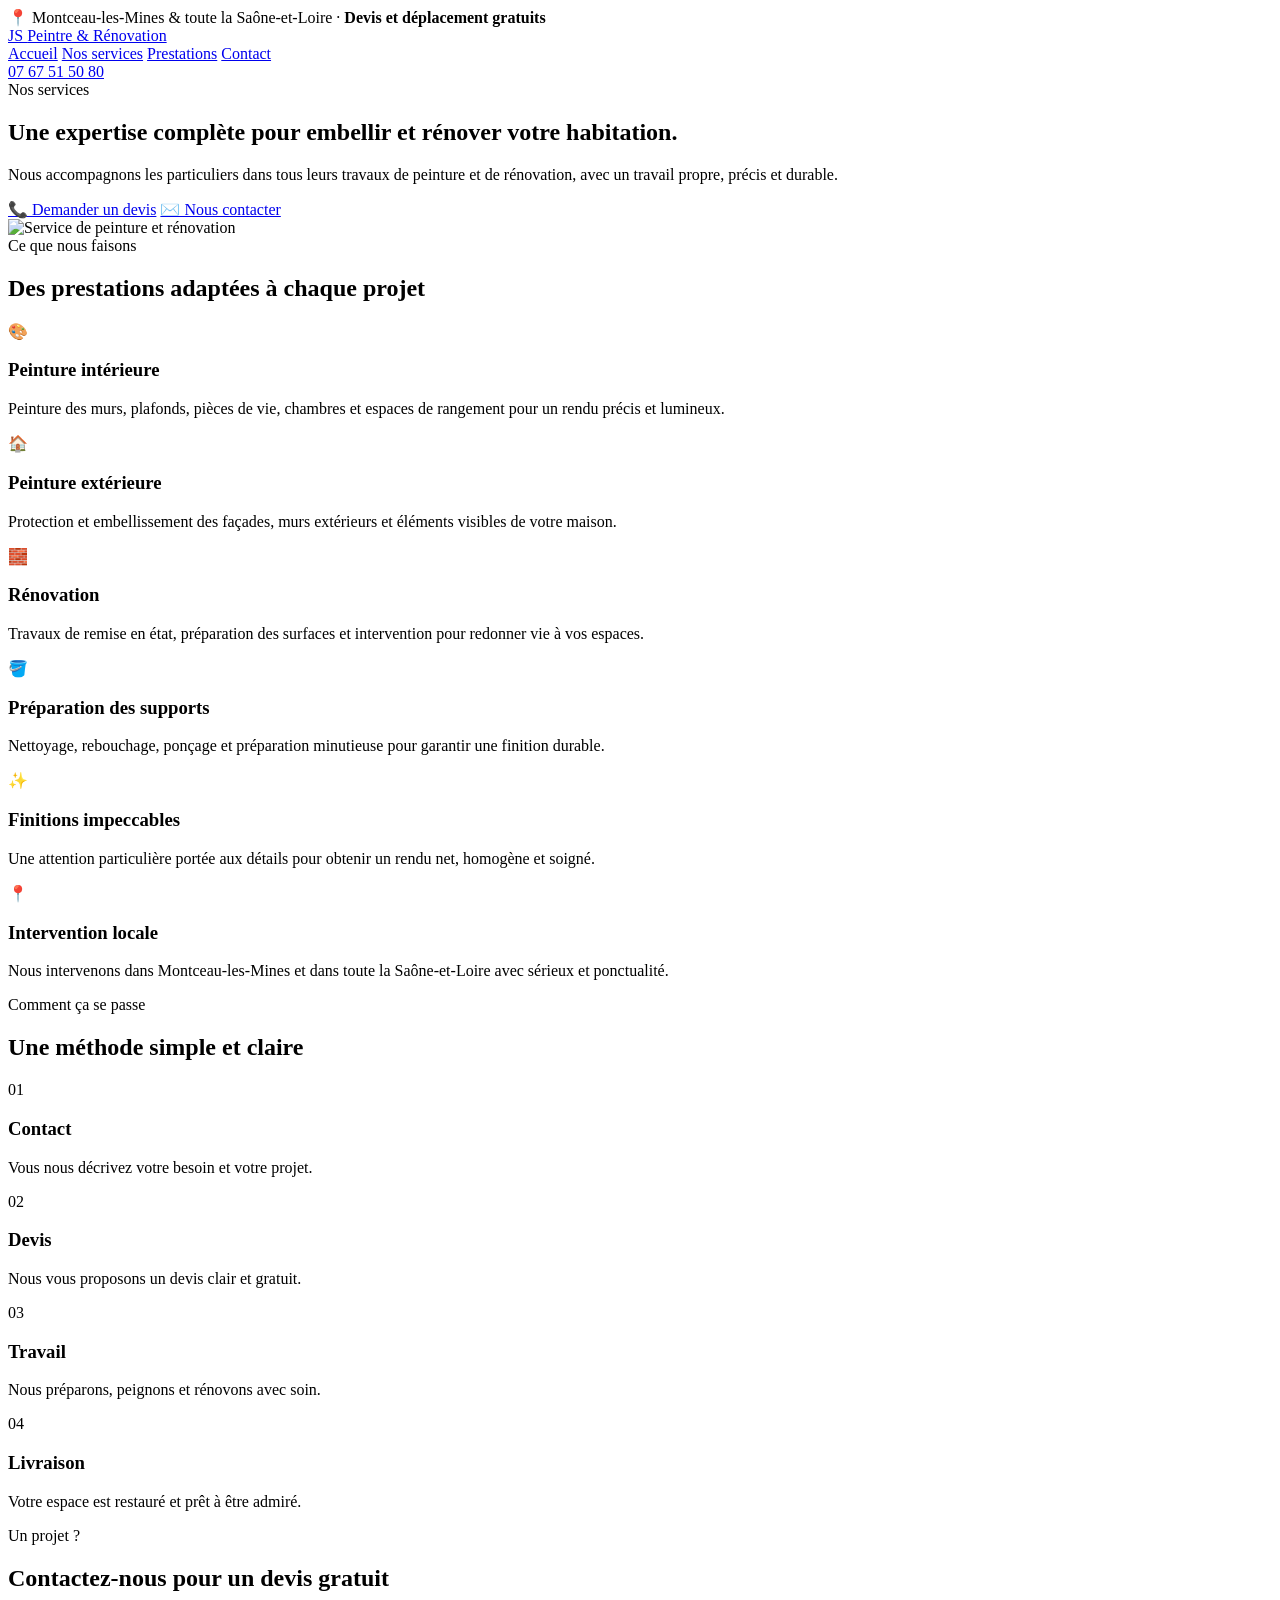
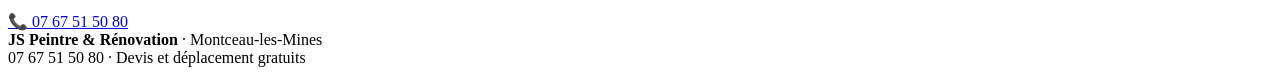
==== page2.html @ a6c0907d "Create a dedicated services page for the GitHub Pages site." ====
<!doctype html>
<html lang="fr">
<head>
  <meta charset="utf-8">
  <meta name="viewport" content="width=device-width, initial-scale=1">
  <title>Nos services | JS Peintre & Rénovation</title>
  <meta name="description" content="Découvrez nos services de peinture, rénovation et remise en état à Montceau-les-Mines et en Saône-et-Loire.">
  <link rel="stylesheet" href="style.css">
</head>
<body>
  <div class="topbar">📍 Montceau-les-Mines & toute la Saône-et-Loire · <strong>Devis et déplacement gratuits</strong></div>

  <nav class="navbar">
    <a class="brand" href="index.html">JS <span>Peintre & Rénovation</span></a>
    <div class="menu">
      <a href="index.html">Accueil</a>
      <a href="page2.html">Nos services</a>
      <a href="index.html#prestations">Prestations</a>
      <a href="index.html#contact">Contact</a>
    </div>
    <a class="cta" href="tel:+33767515080">07 67 51 50 80</a>
  </nav>

  <main>
    <section class="page-hero">
      <div class="container split">
        <div>
          <div class="eyebrow">Nos services</div>
          <h1>Une expertise complète pour embellir et rénover votre habitation.</h1>
          <p>Nous accompagnons les particuliers dans tous leurs travaux de peinture et de rénovation, avec un travail propre, précis et durable.</p>
          <div class="buttons">
            <a class="btn primary" href="tel:+33767515080">📞 Demander un devis</a>
            <a class="btn secondary" href="index.html#contact">✉️ Nous contacter</a>
          </div>
        </div>
        <img class="service-image" src="images/AA447EEC-9ACB-480E-B3C5-34B2C4293FFE.jpeg" alt="Service de peinture et rénovation">
      </div>
    </section>

    <section class="services-section">
      <div class="container">
        <div class="section-head">
          <div class="eyebrow">Ce que nous faisons</div>
          <h2>Des prestations adaptées à chaque projet</h2>
        </div>

        <div class="cards">
          <article class="card">
            <div class="icon">🎨</div>
            <h3>Peinture intérieure</h3>
            <p>Peinture des murs, plafonds, pièces de vie, chambres et espaces de rangement pour un rendu précis et lumineux.</p>
          </article>

          <article class="card">
            <div class="icon">🏠</div>
            <h3>Peinture extérieure</h3>
            <p>Protection et embellissement des façades, murs extérieurs et éléments visibles de votre maison.</p>
          </article>

          <article class="card">
            <div class="icon">🧱</div>
            <h3>Rénovation</h3>
            <p>Travaux de remise en état, préparation des surfaces et intervention pour redonner vie à vos espaces.</p>
          </article>

          <article class="card">
            <div class="icon">🪣</div>
            <h3>Préparation des supports</h3>
            <p>Nettoyage, rebouchage, ponçage et préparation minutieuse pour garantir une finition durable.</p>
          </article>

          <article class="card">
            <div class="icon">✨</div>
            <h3>Finitions impeccables</h3>
            <p>Une attention particulière portée aux détails pour obtenir un rendu net, homogène et soigné.</p>
          </article>

          <article class="card">
            <div class="icon">📍</div>
            <h3>Intervention locale</h3>
            <p>Nous intervenons dans Montceau-les-Mines et dans toute la Saône-et-Loire avec sérieux et ponctualité.</p>
          </article>
        </div>
      </div>
    </section>

    <section class="process dark">
      <div class="container">
        <div class="section-head light">
          <div class="eyebrow">Comment ça se passe</div>
          <h2>Une méthode simple et claire</h2>
        </div>

        <div class="steps">
          <div class="step">
            <span>01</span>
            <h3>Contact</h3>
            <p>Vous nous décrivez votre besoin et votre projet.</p>
          </div>
          <div class="step">
            <span>02</span>
            <h3>Devis</h3>
            <p>Nous vous proposons un devis clair et gratuit.</p>
          </div>
          <div class="step">
            <span>03</span>
            <h3>Travail</h3>
            <p>Nous préparons, peignons et rénovons avec soin.</p>
          </div>
          <div class="step">
            <span>04</span>
            <h3>Livraison</h3>
            <p>Votre espace est restauré et prêt à être admiré.</p>
          </div>
        </div>
      </div>
    </section>

    <section class="cta-section">
      <div class="container cta-box">
        <div>
          <div class="eyebrow">Un projet ?</div>
          <h2>Contactez-nous pour un devis gratuit</h2>
        </div>
        <a class="btn primary" href="tel:+33767515080">📞 07 67 51 50 80</a>
      </div>
    </section>
  </main>

  <footer>
    <div><strong>JS Peintre & Rénovation</strong> · Montceau-les-Mines</div>
    <div>07 67 51 50 80 · Devis et déplacement gratuits</div>
  </footer>
</body>
</html>
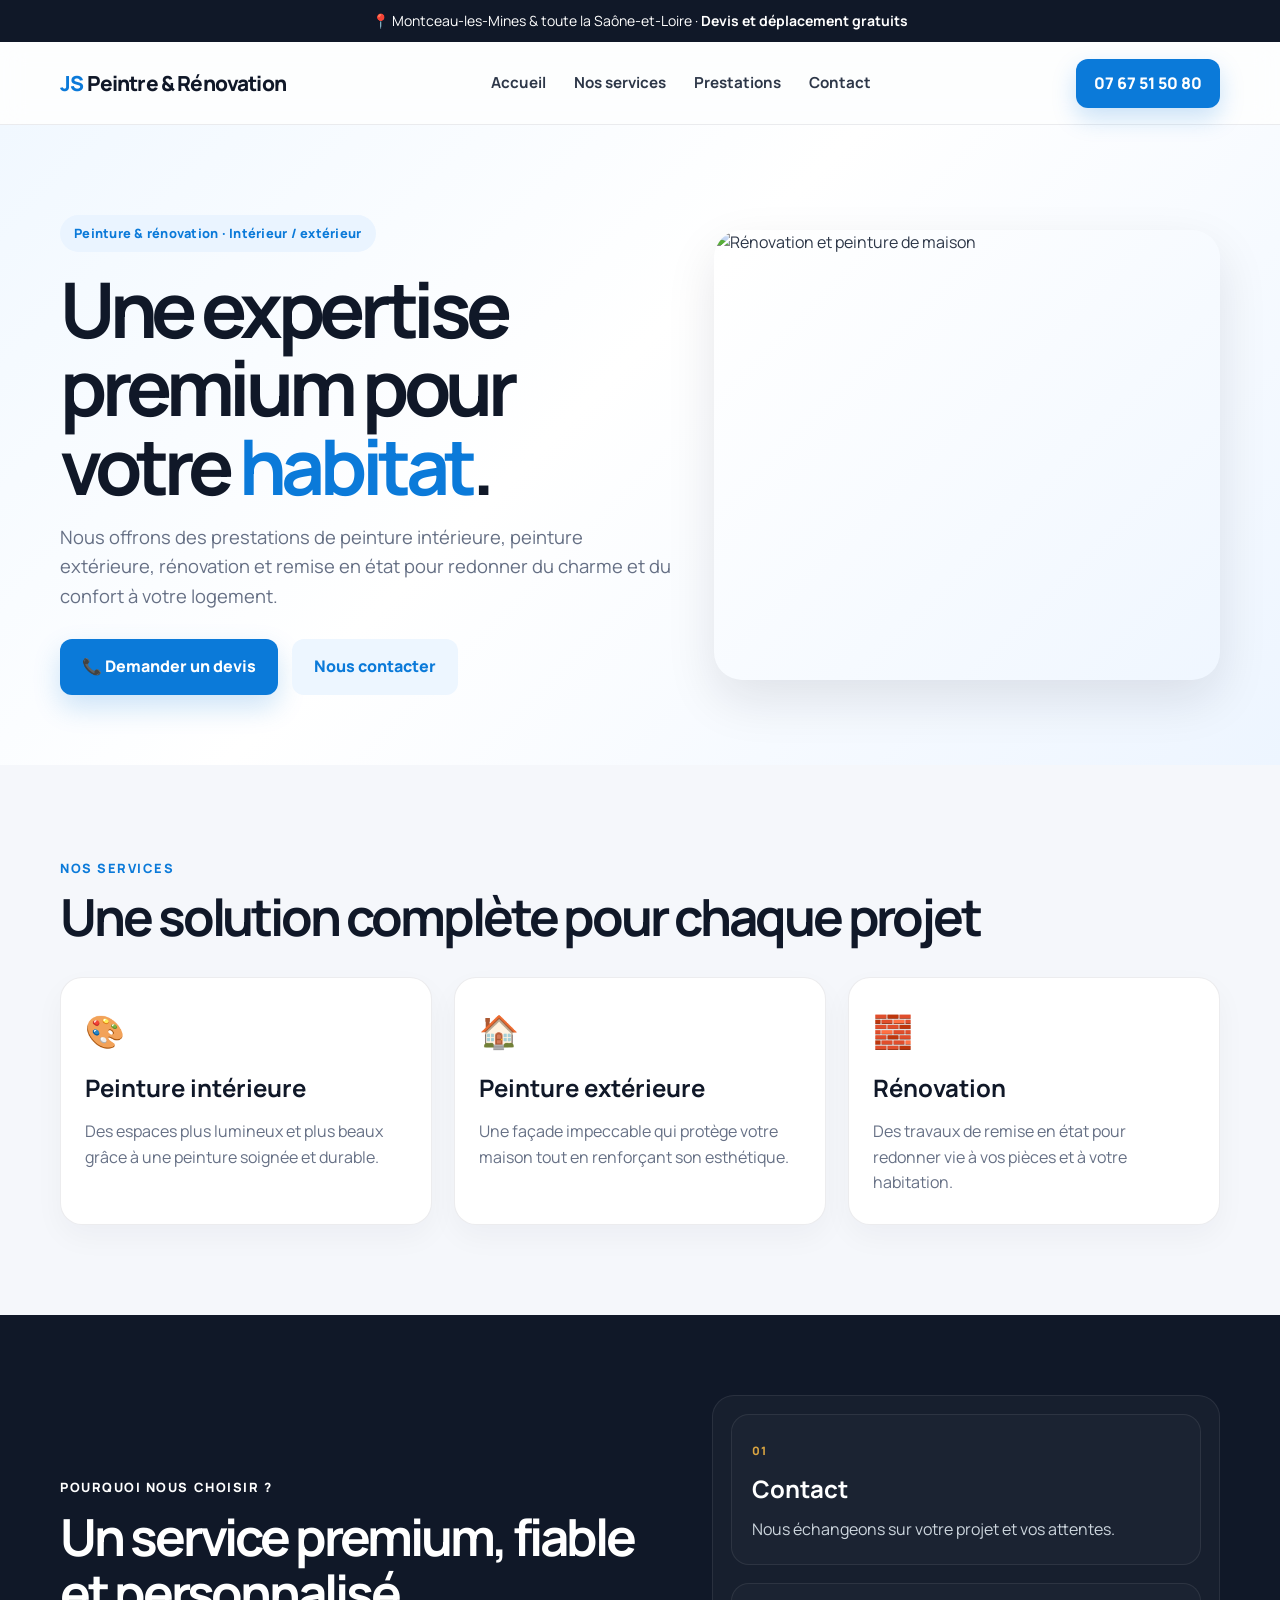
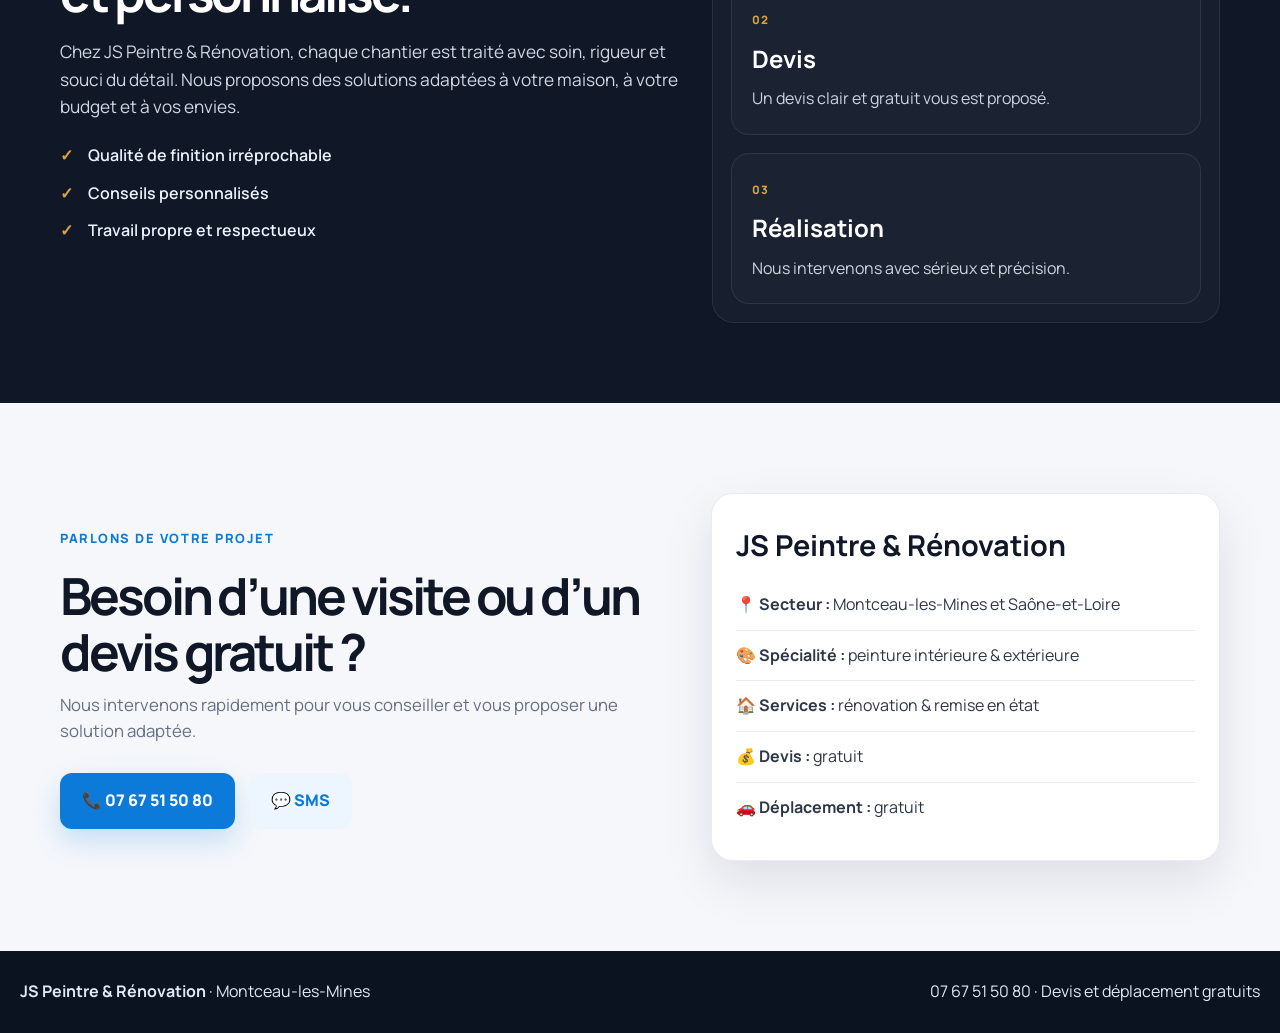
==== commit e9d2d0f3: "Upgrade the site to a premium version with refined layout and styling for the homepage and service p" ====
--- a/page2.html
+++ b/page2.html
@@ -5,129 +5,130 @@
   <meta name="viewport" content="width=device-width, initial-scale=1">
   <title>Nos services | JS Peintre & Rénovation</title>
   <meta name="description" content="Découvrez nos services de peinture, rénovation et remise en état à Montceau-les-Mines et en Saône-et-Loire.">
+  <link rel="preconnect" href="https://fonts.googleapis.com">
+  <link rel="preconnect" href="https://fonts.gstatic.com" crossorigin>
+  <link href="https://fonts.googleapis.com/css2?family=Manrope:wght@400;500;700;800;900&display=swap" rel="stylesheet">
   <link rel="stylesheet" href="style.css">
 </head>
 <body>
   <div class="topbar">📍 Montceau-les-Mines & toute la Saône-et-Loire · <strong>Devis et déplacement gratuits</strong></div>
 
-  <nav class="navbar">
-    <a class="brand" href="index.html">JS <span>Peintre & Rénovation</span></a>
-    <div class="menu">
-      <a href="index.html">Accueil</a>
-      <a href="page2.html">Nos services</a>
-      <a href="index.html#prestations">Prestations</a>
-      <a href="index.html#contact">Contact</a>
+  <header class="site-header">
+    <div class="container nav-wrap">
+      <a href="index.html" class="brand">JS <span>Peintre & Rénovation</span></a>
+      <nav class="main-nav" aria-label="Navigation principale">
+        <a href="index.html">Accueil</a>
+        <a href="page2.html">Nos services</a>
+        <a href="index.html#prestations">Prestations</a>
+        <a href="index.html#contact">Contact</a>
+      </nav>
+      <a href="tel:+33767515080" class="cta-button">07 67 51 50 80</a>
     </div>
-    <a class="cta" href="tel:+33767515080">07 67 51 50 80</a>
-  </nav>
+  </header>
 
   <main>
-    <section class="page-hero">
-      <div class="container split">
-        <div>
-          <div class="eyebrow">Nos services</div>
-          <h1>Une expertise complète pour embellir et rénover votre habitation.</h1>
-          <p>Nous accompagnons les particuliers dans tous leurs travaux de peinture et de rénovation, avec un travail propre, précis et durable.</p>
-          <div class="buttons">
-            <a class="btn primary" href="tel:+33767515080">📞 Demander un devis</a>
-            <a class="btn secondary" href="index.html#contact">✉️ Nous contacter</a>
+    <section class="hero section-surface">
+      <div class="container hero-grid">
+        <div class="hero-content">
+          <span class="badge">Peinture & rénovation · Intérieur / extérieur</span>
+          <h1>Une expertise premium pour votre <span>habitat</span>.</h1>
+          <p>Nous offrons des prestations de peinture intérieure, peinture extérieure, rénovation et remise en état pour redonner du charme et du confort à votre logement.</p>
+          <div class="button-row">
+            <a class="btn btn-primary" href="tel:+33767515080">📞 Demander un devis</a>
+            <a class="btn btn-secondary" href="index.html#contact">Nous contacter</a>
           </div>
         </div>
-        <img class="service-image" src="images/AA447EEC-9ACB-480E-B3C5-34B2C4293FFE.jpeg" alt="Service de peinture et rénovation">
+        <div class="hero-visual">
+          <img src="images/AA447EEC-9ACB-480E-B3C5-34B2C4293FFE.jpeg" alt="Rénovation et peinture de maison">
+        </div>
       </div>
     </section>
 
     <section class="services-section">
       <div class="container">
-        <div class="section-head">
-          <div class="eyebrow">Ce que nous faisons</div>
-          <h2>Des prestations adaptées à chaque projet</h2>
+        <div class="section-heading">
+          <span class="eyebrow">Nos services</span>
+          <h2>Une solution complète pour chaque projet</h2>
         </div>
 
-        <div class="cards">
-          <article class="card">
+        <div class="cards-grid">
+          <article class="service-card">
             <div class="icon">🎨</div>
             <h3>Peinture intérieure</h3>
-            <p>Peinture des murs, plafonds, pièces de vie, chambres et espaces de rangement pour un rendu précis et lumineux.</p>
+            <p>Des espaces plus lumineux et plus beaux grâce à une peinture soignée et durable.</p>
           </article>
-
-          <article class="card">
+          <article class="service-card">
             <div class="icon">🏠</div>
             <h3>Peinture extérieure</h3>
-            <p>Protection et embellissement des façades, murs extérieurs et éléments visibles de votre maison.</p>
+            <p>Une façade impeccable qui protège votre maison tout en renforçant son esthétique.</p>
           </article>
-
-          <article class="card">
+          <article class="service-card">
             <div class="icon">🧱</div>
             <h3>Rénovation</h3>
-            <p>Travaux de remise en état, préparation des surfaces et intervention pour redonner vie à vos espaces.</p>
-          </article>
-
-          <article class="card">
-            <div class="icon">🪣</div>
-            <h3>Préparation des supports</h3>
-            <p>Nettoyage, rebouchage, ponçage et préparation minutieuse pour garantir une finition durable.</p>
-          </article>
-
-          <article class="card">
-            <div class="icon">✨</div>
-            <h3>Finitions impeccables</h3>
-            <p>Une attention particulière portée aux détails pour obtenir un rendu net, homogène et soigné.</p>
-          </article>
-
-          <article class="card">
-            <div class="icon">📍</div>
-            <h3>Intervention locale</h3>
-            <p>Nous intervenons dans Montceau-les-Mines et dans toute la Saône-et-Loire avec sérieux et ponctualité.</p>
+            <p>Des travaux de remise en état pour redonner vie à vos pièces et à votre habitation.</p>
           </article>
         </div>
       </div>
     </section>
 
-    <section class="process dark">
-      <div class="container">
-        <div class="section-head light">
-          <div class="eyebrow">Comment ça se passe</div>
-          <h2>Une méthode simple et claire</h2>
+    <section class="about-section dark-bg">
+      <div class="container about-grid">
+        <div class="about-copy">
+          <span class="eyebrow light">Pourquoi nous choisir ?</span>
+          <h2>Un service premium, fiable et personnalisé.</h2>
+          <p>Chez JS Peintre & Rénovation, chaque chantier est traité avec soin, rigueur et souci du détail. Nous proposons des solutions adaptées à votre maison, à votre budget et à vos envies.</p>
+          <ul>
+            <li>Qualité de finition irréprochable</li>
+            <li>Conseils personnalisés</li>
+            <li>Travail propre et respectueux</li>
+          </ul>
         </div>
 
-        <div class="steps">
-          <div class="step">
+        <div class="process-box">
+          <div class="process-step">
             <span>01</span>
             <h3>Contact</h3>
-            <p>Vous nous décrivez votre besoin et votre projet.</p>
+            <p>Nous échangeons sur votre projet et vos attentes.</p>
           </div>
-          <div class="step">
+          <div class="process-step">
             <span>02</span>
             <h3>Devis</h3>
-            <p>Nous vous proposons un devis clair et gratuit.</p>
+            <p>Un devis clair et gratuit vous est proposé.</p>
           </div>
-          <div class="step">
+          <div class="process-step">
             <span>03</span>
-            <h3>Travail</h3>
-            <p>Nous préparons, peignons et rénovons avec soin.</p>
-          </div>
-          <div class="step">
-            <span>04</span>
-            <h3>Livraison</h3>
-            <p>Votre espace est restauré et prêt à être admiré.</p>
+            <h3>Réalisation</h3>
+            <p>Nous intervenons avec sérieux et précision.</p>
           </div>
         </div>
       </div>
     </section>
 
-    <section class="cta-section">
-      <div class="container cta-box">
+    <section id="contact" class="contact-section">
+      <div class="container contact-grid">
         <div>
-          <div class="eyebrow">Un projet ?</div>
-          <h2>Contactez-nous pour un devis gratuit</h2>
+          <span class="eyebrow">Parlons de votre projet</span>
+          <h2>Besoin d’une visite ou d’un devis gratuit ?</h2>
+          <p>Nous intervenons rapidement pour vous conseiller et vous proposer une solution adaptée.</p>
+          <div class="button-row">
+            <a class="btn btn-primary" href="tel:+33767515080">📞 07 67 51 50 80</a>
+            <a class="btn btn-secondary" href="sms:+33767515080">💬 SMS</a>
+          </div>
         </div>
-        <a class="btn primary" href="tel:+33767515080">📞 07 67 51 50 80</a>
+
+        <aside class="contact-card">
+          <h3>JS Peintre & Rénovation</h3>
+          <div class="contact-line">📍 <strong>Secteur :</strong> Montceau-les-Mines et Saône-et-Loire</div>
+          <div class="contact-line">🎨 <strong>Spécialité :</strong> peinture intérieure & extérieure</div>
+          <div class="contact-line">🏠 <strong>Services :</strong> rénovation & remise en état</div>
+          <div class="contact-line">💰 <strong>Devis :</strong> gratuit</div>
+          <div class="contact-line">🚗 <strong>Déplacement :</strong> gratuit</div>
+        </aside>
       </div>
     </section>
   </main>
 
-  <footer>
+  <footer class="site-footer">
     <div><strong>JS Peintre & Rénovation</strong> · Montceau-les-Mines</div>
     <div>07 67 51 50 80 · Devis et déplacement gratuits</div>
   </footer>
--- a/style.css
+++ b/style.css
@@ -0,0 +1,437 @@
+:root {
+  --bg: #f5f7fb;
+  --white: #ffffff;
+  --dark: #101828;
+  --dark-soft: #1f2937;
+  --text: #2d3748;
+  --muted: #667085;
+  --blue: #0b7ad9;
+  --blue-soft: #eaf4ff;
+  --gold: #d9a441;
+  --line: rgba(16, 24, 40, 0.08);
+  --shadow: 0 20px 50px rgba(15, 23, 42, 0.10);
+}
+
+* { box-sizing: border-box; }
+html { scroll-behavior: smooth; }
+body {
+  margin: 0;
+  font-family: 'Manrope', Arial, sans-serif;
+  color: var(--text);
+  background: var(--bg);
+  line-height: 1.6;
+}
+
+a { text-decoration: none; color: inherit; }
+img { max-width: 100%; display: block; }
+
+.container {
+  width: min(1160px, calc(100% - 40px));
+  margin: 0 auto;
+}
+
+.topbar {
+  background: var(--dark);
+  color: #fff;
+  text-align: center;
+  padding: 10px 16px;
+  font-size: 14px;
+}
+
+.site-header {
+  background: rgba(255,255,255,0.8);
+  backdrop-filter: blur(12px);
+  border-bottom: 1px solid var(--line);
+  position: sticky;
+  top: 0;
+  z-index: 100;
+}
+
+.nav-wrap {
+  display: flex;
+  justify-content: space-between;
+  align-items: center;
+  min-height: 82px;
+  gap: 20px;
+}
+
+.brand {
+  font-size: 1.3rem;
+  font-weight: 900;
+  color: var(--blue);
+  letter-spacing: -0.04em;
+}
+
+.brand span {
+  color: var(--dark);
+}
+
+.main-nav {
+  display: flex;
+  gap: 28px;
+  font-weight: 700;
+  font-size: 0.95rem;
+}
+
+.main-nav a:hover { color: var(--blue); }
+
+.cta-button,
+.btn {
+  display: inline-flex;
+  align-items: center;
+  justify-content: center;
+  border-radius: 12px;
+  font-weight: 800;
+  transition: transform 0.2s ease, box-shadow 0.2s ease;
+}
+
+.cta-button {
+  background: var(--blue);
+  color: white;
+  padding: 12px 18px;
+  box-shadow: 0 10px 25px rgba(11, 122, 217, 0.22);
+}
+
+.btn:hover, .cta-button:hover { transform: translateY(-1px); }
+
+.section-surface {
+  background: linear-gradient(135deg, #f1f8ff 0%, #ffffff 45%, #edf5ff 100%);
+  padding: 90px 0 70px;
+}
+
+.hero-grid {
+  display: grid;
+  grid-template-columns: 1.1fr 0.9fr;
+  gap: 36px;
+  align-items: center;
+}
+
+.badge {
+  display: inline-block;
+  padding: 8px 14px;
+  border-radius: 999px;
+  background: var(--blue-soft);
+  color: var(--blue);
+  font-size: 0.8rem;
+  font-weight: 800;
+  letter-spacing: 0.02em;
+}
+
+.hero-content h1 {
+  margin: 18px 0 18px;
+  font-size: clamp(2.7rem, 6vw, 5rem);
+  line-height: 1.02;
+  letter-spacing: -0.07em;
+  color: var(--dark);
+}
+
+.hero-content h1 span { color: var(--blue); }
+
+.hero-content p {
+  max-width: 620px;
+  font-size: 1.15rem;
+  color: var(--muted);
+  margin: 0;
+}
+
+.button-row {
+  display: flex;
+  align-items: center;
+  gap: 14px;
+  flex-wrap: wrap;
+  margin-top: 28px;
+}
+
+.btn {
+  padding: 15px 22px;
+}
+
+.btn-primary {
+  background: var(--blue);
+  color: #fff;
+  box-shadow: 0 12px 28px rgba(11, 122, 217, 0.20);
+}
+
+.btn-secondary {
+  background: #edf6ff;
+  color: var(--blue);
+}
+
+.trust-row {
+  display: flex;
+  gap: 20px;
+  flex-wrap: wrap;
+  margin-top: 26px;
+  color: var(--dark-soft);
+  font-weight: 700;
+}
+
+.trust-row strong { color: var(--blue); }
+
+.hero-visual img {
+  width: 100%;
+  min-height: 450px;
+  object-fit: cover;
+  border-radius: 28px;
+  box-shadow: var(--shadow);
+}
+
+.stats-section {
+  padding: 30px 0 0;
+}
+
+.stats-grid {
+  display: grid;
+  grid-template-columns: repeat(4, minmax(0,1fr));
+  gap: 18px;
+}
+
+.stat-card {
+  background: var(--white);
+  border: 1px solid var(--line);
+  border-radius: 18px;
+  padding: 28px 22px;
+  box-shadow: 0 12px 25px rgba(15, 23, 42, 0.04);
+  text-align: center;
+}
+
+.stat-number {
+  display: block;
+  font-size: 1.75rem;
+  font-weight: 900;
+  color: var(--blue);
+  margin-bottom: 8px;
+}
+
+.stat-label {
+  color: var(--muted);
+  font-weight: 700;
+}
+
+.services-section,
+.gallery-section,
+.contact-section {
+  padding: 90px 0;
+}
+
+.section-heading {
+  margin-bottom: 32px;
+}
+
+.eyebrow {
+  display: inline-block;
+  margin-bottom: 10px;
+  color: var(--blue);
+  font-size: 0.8rem;
+  font-weight: 900;
+  text-transform: uppercase;
+  letter-spacing: 0.12em;
+}
+
+.light { color: #fff !important; }
+
+.section-heading h2,
+.about-copy h2,
+.contact-grid h2 {
+  margin: 0;
+  font-size: clamp(2rem, 4vw, 3.2rem);
+  line-height: 1.1;
+  letter-spacing: -0.06em;
+  color: var(--dark);
+}
+
+.cards-grid {
+  display: grid;
+  grid-template-columns: repeat(3, minmax(0,1fr));
+  gap: 22px;
+}
+
+.service-card {
+  background: var(--white);
+  border: 1px solid var(--line);
+  border-radius: 22px;
+  padding: 28px 24px;
+  box-shadow: 0 12px 30px rgba(15, 23, 42, 0.04);
+}
+
+.icon {
+  font-size: 2rem;
+  margin-bottom: 12px;
+}
+
+.service-card h3 {
+  margin: 0 0 12px;
+  font-size: 1.5rem;
+  color: var(--dark);
+}
+
+.service-card p {
+  margin: 0;
+  color: var(--muted);
+}
+
+.dark-bg {
+  background: var(--dark);
+  color: #fff;
+  padding: 80px 0;
+}
+
+.about-grid {
+  display: grid;
+  grid-template-columns: 1.1fr 0.9fr;
+  gap: 30px;
+  align-items: center;
+}
+
+.about-copy h2 {
+  color: #fff;
+}
+
+.about-copy p {
+  color: #d0d7e2;
+  font-size: 1.08rem;
+  margin: 18px 0 0;
+}
+
+.about-copy ul {
+  list-style: none;
+  padding: 0;
+  margin: 22px 0 0;
+  display: grid;
+  gap: 12px;
+}
+
+.about-copy li {
+  position: relative;
+  padding-left: 28px;
+  color: #ecf3ff;
+  font-weight: 600;
+}
+
+.about-copy li::before {
+  content: "✓";
+  position: absolute;
+  left: 0;
+  color: var(--gold);
+  font-weight: 900;
+}
+
+.process-box {
+  background: rgba(255,255,255,0.03);
+  border: 1px solid rgba(255,255,255,0.08);
+  border-radius: 22px;
+  padding: 18px;
+  display: grid;
+  gap: 18px;
+}
+
+.process-step {
+  background: rgba(255,255,255,0.02);
+  border: 1px solid rgba(255,255,255,0.08);
+  border-radius: 18px;
+  padding: 22px 20px;
+}
+
+.process-step span {
+  display: inline-block;
+  font-size: 0.72rem;
+  letter-spacing: 0.12em;
+  font-weight: 800;
+  color: var(--gold);
+  margin-bottom: 10px;
+}
+
+.process-step h3 {
+  margin: 0 0 8px;
+  font-size: 1.5rem;
+  color: #fff;
+}
+
+.process-step p {
+  margin: 0;
+  color: #ccd5dd;
+}
+
+.gallery-grid {
+  display: grid;
+  grid-template-columns: repeat(4, minmax(0,1fr));
+  gap: 18px;
+}
+
+.gallery-grid img {
+  width: 100%;
+  height: 250px;
+  object-fit: cover;
+  border-radius: 18px;
+  box-shadow: 0 12px 30px rgba(15, 23, 42, 0.10);
+}
+
+.contact-grid {
+  display: grid;
+  grid-template-columns: 1.1fr 0.9fr;
+  gap: 28px;
+  align-items: center;
+}
+
+.contact-grid h2 {
+  margin-top: 8px;
+  margin-bottom: 12px;
+}
+
+.contact-grid p {
+  margin: 0;
+  color: var(--muted);
+  font-size: 1.05rem;
+}
+
+.contact-card {
+  background: var(--white);
+  border: 1px solid var(--line);
+  border-radius: 22px;
+  padding: 28px 24px;
+  box-shadow: var(--shadow);
+}
+
+.contact-card h3 {
+  margin: 0 0 12px;
+  font-size: 1.8rem;
+  color: var(--dark);
+}
+
+.contact-line {
+  padding: 12px 0;
+  border-bottom: 1px solid var(--line);
+  color: var(--text);
+}
+
+.contact-line:last-child { border-bottom: none; }
+
+.site-footer {
+  background: #0b1220;
+  color: #dfe9f7;
+  padding: 28px 20px;
+  display: flex;
+  justify-content: space-between;
+  align-items: center;
+  gap: 20px;
+  flex-wrap: wrap;
+}
+
+@media (max-width: 900px) {
+  .main-nav { display: none; }
+  .hero-grid,
+  .about-grid,
+  .contact-grid,
+  .cards-grid,
+  .gallery-grid,
+  .stats-grid { grid-template-columns: 1fr; }
+  .gallery-grid { grid-template-columns: repeat(2, minmax(0,1fr)); }
+}
+
+@media (max-width: 560px) {
+  .button-row { flex-direction: column; align-items: stretch; }
+  .btn, .cta-button { width: 100%; }
+  .nav-wrap { min-height: 72px; }
+  .hero-content h1 { font-size: 2.7rem; }
+  .gallery-grid { grid-template-columns: 1fr; }
+}
